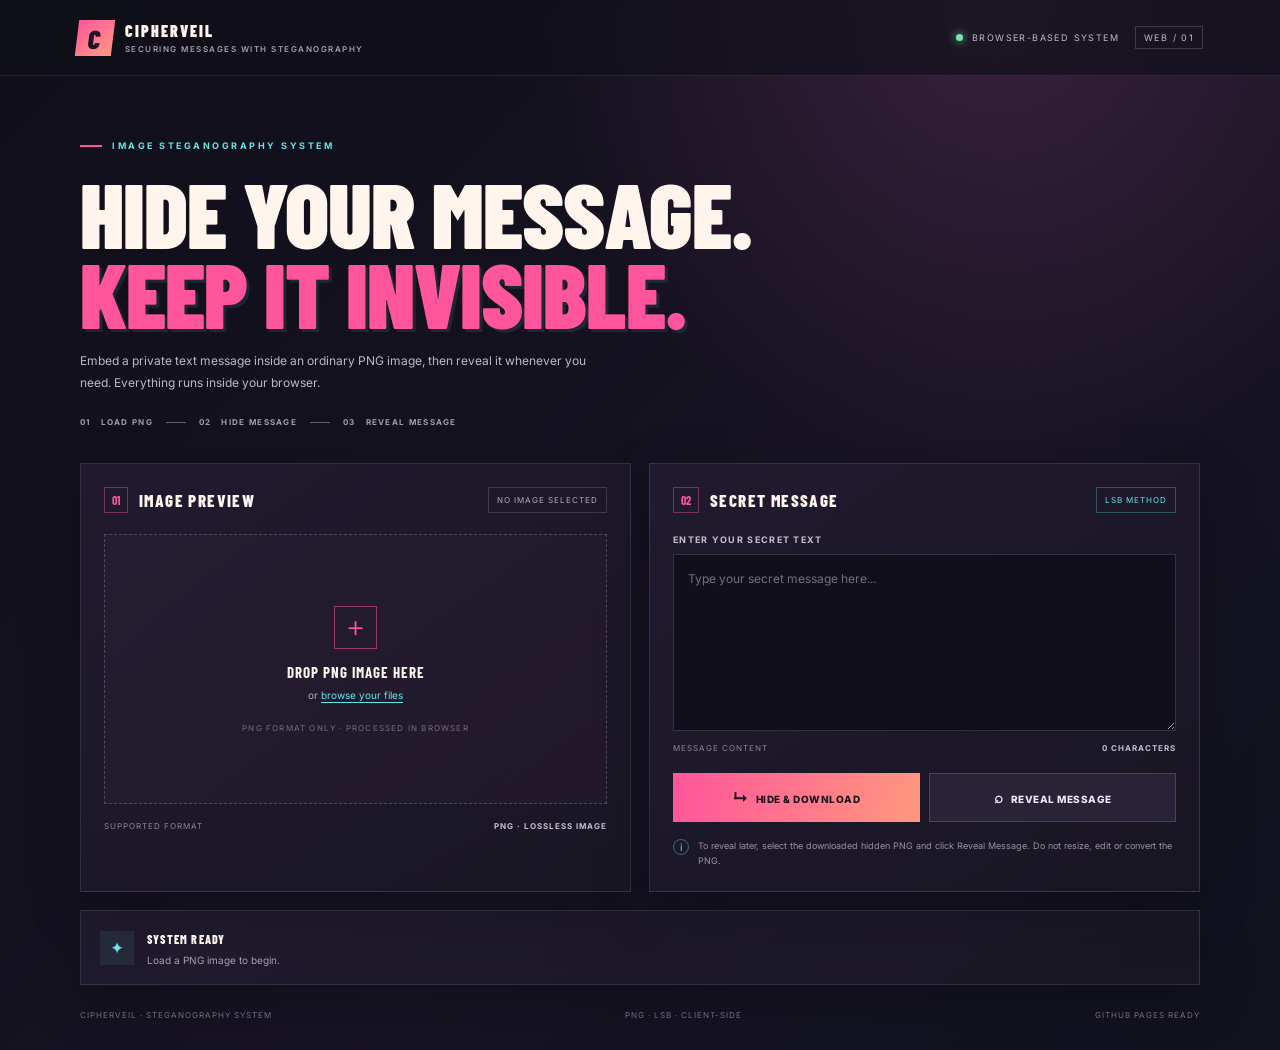
==== index.html @ f8d34bb6 "Add files via upload" ====
<!DOCTYPE html>
<html lang="en">
<head>
  <meta charset="UTF-8">
  <meta name="viewport" content="width=device-width, initial-scale=1.0">
  <meta name="theme-color" content="#11101b">
  <title>CipherVeil | Image Steganography</title>
  <link rel="preconnect" href="https://fonts.googleapis.com">
  <link rel="preconnect" href="https://fonts.gstatic.com" crossorigin>
  <link href="https://fonts.googleapis.com/css2?family=Barlow+Condensed:wght@500;600;700;800;900&family=Inter:wght@400;500;600;700&display=swap" rel="stylesheet">
  <link rel="stylesheet" href="style.css">
</head>
<body>
  <header class="topbar">
    <a class="brand" href="#"><span class="brand-icon">C</span><span>CIPHERVEIL<small>SECURING MESSAGES WITH STEGANOGRAPHY</small></span></a>
    <div class="top-status"><span class="pulse"></span> BROWSER-BASED SYSTEM <span class="version">WEB / 01</span></div>
  </header>

  <main class="container">
    <section class="hero">
      <div class="eyebrow"><span></span> IMAGE STEGANOGRAPHY SYSTEM</div>
      <h1>HIDE YOUR MESSAGE.<br><em>KEEP IT INVISIBLE.</em></h1>
      <p>Embed a private text message inside an ordinary PNG image, then reveal it whenever you need. Everything runs inside your browser.</p>
      <div class="steps"><span>01 &nbsp; LOAD PNG</span><i></i><span>02 &nbsp; HIDE MESSAGE</span><i></i><span>03 &nbsp; REVEAL MESSAGE</span></div>
    </section>

    <section class="workspace">
      <article class="panel">
        <div class="panel-heading"><div><b>01</b><h2>IMAGE PREVIEW</h2></div><span class="tag" id="fileStatus">NO IMAGE SELECTED</span></div>
        <label class="dropzone" id="dropzone" for="imageInput">
          <input type="file" id="imageInput" accept="image/png,.png">
          <span class="plus">＋</span><strong>DROP PNG IMAGE HERE</strong>
          <small>or <u>browse your files</u></small>
          <small class="format">PNG FORMAT ONLY · PROCESSED IN BROWSER</small>
        </label>
        <div class="preview hidden" id="preview">
          <img id="previewImg" alt="Selected PNG preview">
          <div class="preview-bar"><span id="fileName">image.png</span><button id="changeFile" type="button">CHANGE IMAGE</button></div>
        </div>
        <div class="meta"><span>SUPPORTED FORMAT</span><strong>PNG · LOSSLESS IMAGE</strong></div>
      </article>

      <article class="panel">
        <div class="panel-heading"><div><b>02</b><h2>SECRET MESSAGE</h2></div><span class="tag cyan">LSB METHOD</span></div>
        <label class="field-label" for="message">ENTER YOUR SECRET TEXT</label>
        <textarea id="message" maxlength="100000" placeholder="Type your secret message here..."></textarea>
        <div class="meta counter"><span>MESSAGE CONTENT</span><strong id="count">0 CHARACTERS</strong></div>
        <div class="actions">
          <button class="btn hide-btn" id="hideBtn"><span>↳</span> HIDE &amp; DOWNLOAD</button>
          <button class="btn reveal-btn" id="revealBtn"><span>⌕</span> REVEAL MESSAGE</button>
        </div>
        <div class="hint"><span>i</span><p>To reveal later, select the downloaded hidden PNG and click Reveal Message. Do not resize, edit or convert the PNG.</p></div>
      </article>
    </section>

    <section class="result panel" aria-live="polite">
      <div class="result-mark" id="resultMark">✦</div>
      <div class="result-content"><strong id="resultTitle">SYSTEM READY</strong><p id="resultText">Load a PNG image to begin.</p></div>
      <a id="downloadLink" class="download hidden" href="#" download="cipherveil_hidden.png">DOWNLOAD PNG ↗</a>
    </section>
    <footer><span>CIPHERVEIL · STEGANOGRAPHY SYSTEM</span><span>PNG · LSB · CLIENT-SIDE</span><span>GITHUB PAGES READY</span></footer>
  </main>
  <script src="script.js"></script>
</body>
</html>
---- style.css ----
*{box-sizing:border-box}:root{--bg:#11101b;--panel:#1c1928;--pink:#ff559b;--cyan:#65e4e9;--white:#fff5ed;--muted:#a99fb2}
body{margin:0;min-height:100vh;color:var(--white);font-family:Inter,Arial,sans-serif;background:radial-gradient(ellipse at 78% 0%,#38213d 0,transparent 33%),linear-gradient(135deg,#100f19,#171323 60%,#10121e);overflow-x:hidden}
.topbar{height:76px;padding:0 clamp(20px,6vw,90px);display:flex;align-items:center;justify-content:space-between;border-bottom:1px solid #ffffff17;background:#100f19aa}
.brand{display:flex;align-items:center;gap:12px;text-decoration:none;color:var(--white);font:900 16px "Barlow Condensed",sans-serif;letter-spacing:2px}.brand-icon{width:36px;height:36px;display:grid;place-items:center;background:linear-gradient(140deg,var(--pink),#ff9a83);color:#211322;font-size:26px;transform:skew(-7deg)}.brand small{display:block;font:600 8px Inter,sans-serif;letter-spacing:1.5px;color:#a99eaf;margin-top:4px}
.top-status{display:flex;align-items:center;gap:9px;color:#c4b9ca;font-size:9px;letter-spacing:1.4px}.pulse{height:7px;width:7px;background:#75e9ac;border-radius:50%;box-shadow:0 0 10px #75e9ac}.version{padding:5px 8px;border:1px solid #ffffff2b;margin-left:7px}
.container{width:min(1120px,90vw);margin:auto}.hero{padding:64px 0 36px}.eyebrow{display:flex;align-items:center;gap:10px;color:var(--cyan);font-size:9px;font-weight:700;letter-spacing:2.5px}.eyebrow span{height:2px;width:22px;background:var(--pink)}
h1{font:900 clamp(52px,8vw,91px)/.88 "Barlow Condensed",Impact,sans-serif;letter-spacing:-1px;margin:22px 0 17px}h1 em{font-style:normal;color:var(--pink);text-shadow:3px 3px 0 #65e4e91c}.hero p{max-width:520px;color:#c0b6c7;font-size:12px;line-height:1.8;margin:0}.steps{display:flex;align-items:center;gap:13px;margin-top:24px;color:#a69bac;font-size:8px;letter-spacing:1.3px;font-weight:700}.steps i{height:1px;width:20px;background:#66596e}
.workspace{display:grid;grid-template-columns:1fr 1fr;gap:18px}.panel{background:linear-gradient(145deg,#211b2fee,#191624f5);border:1px solid #ffffff1c;box-shadow:0 18px 55px #0003}.workspace>.panel{padding:23px}.panel-heading{display:flex;justify-content:space-between;align-items:center;margin-bottom:21px}.panel-heading>div{display:flex;align-items:center;gap:11px}.panel-heading b{font:700 12px "Barlow Condensed";color:var(--pink);padding:5px 7px;border:1px solid #ff559b66}.panel-heading h2{font:800 17px "Barlow Condensed";letter-spacing:1.4px;margin:0}.tag{font-size:8px;letter-spacing:1px;color:#b7aabd;border:1px solid #ffffff25;padding:7px 8px}.tag.cyan{color:var(--cyan);border-color:#65e4e94a}
.dropzone{height:270px;border:1px dashed #9b8ba466;background:linear-gradient(135deg,#ffffff05,#ff559b08);display:flex;flex-direction:column;align-items:center;justify-content:center;cursor:pointer;transition:.2s}.dropzone:hover,.dropzone.dragover{border-color:var(--pink);background:#ff559b0d}.dropzone input{display:none}.plus{width:43px;height:43px;border:1px solid #ff559b88;color:var(--pink);display:grid;place-items:center;font-size:27px;margin-bottom:14px}.dropzone strong{font:700 15px "Barlow Condensed";letter-spacing:1px}.dropzone small{font-size:10px;color:#b9aebe;margin-top:8px}.dropzone u{color:var(--cyan);text-underline-offset:3px}.dropzone .format{font-size:8px;letter-spacing:1.2px;color:#766b80;margin-top:22px}
.preview{height:270px;background:#0d0b13;position:relative;display:grid;place-items:center;overflow:hidden}.preview img{max-width:100%;max-height:100%;object-fit:contain}.preview-bar{position:absolute;bottom:0;left:0;right:0;padding:11px 13px;background:#0d0b13df;display:flex;justify-content:space-between;align-items:center;font-size:10px}.preview-bar button{background:none;border:0;color:var(--cyan);font-size:9px;font-weight:800;letter-spacing:1px;cursor:pointer}
.meta{display:flex;justify-content:space-between;margin-top:17px;color:#8f8498;font-size:8px;letter-spacing:1px}.meta strong{color:#c9becf;font-size:8px}.field-label{display:block;color:#c8bdce;font-size:9px;font-weight:700;letter-spacing:1.3px;margin:3px 0 9px}textarea{width:100%;height:177px;resize:vertical;background:#110f1b;border:1px solid #ffffff24;color:var(--white);padding:14px;font:12px/1.7 Inter,sans-serif;outline:none}textarea:focus{border-color:#ff559b99}textarea::placeholder{color:#776d80}.counter{margin-top:8px}
.actions{display:grid;grid-template-columns:1fr 1fr;gap:9px;margin-top:20px}.btn{padding:14px 8px;border:0;cursor:pointer;font:800 10px Inter,sans-serif;letter-spacing:.5px;transition:.2s}.btn span{font-size:15px;margin-right:5px}.hide-btn{background:linear-gradient(100deg,#ff559b,#ff987e);color:#201320}.hide-btn:hover{filter:brightness(1.1);transform:translateY(-2px)}.reveal-btn{background:#2a2337;color:#f0e7f2;border:1px solid #ffffff25}.reveal-btn:hover{border-color:var(--cyan);color:var(--cyan)}.btn:disabled{opacity:.55;cursor:wait;transform:none}
.hint{display:flex;gap:9px;margin-top:17px;align-items:flex-start;color:#9c91a5}.hint>span{width:16px;height:16px;border:1px solid #65e4e966;border-radius:50%;display:grid;place-items:center;color:var(--cyan);font-size:10px;flex:none}.hint p{font-size:9px;line-height:1.6;margin:0}
.result{margin-top:18px;padding:16px 19px;display:flex;align-items:center;gap:13px;min-height:75px}.result-mark{width:34px;height:34px;display:grid;place-items:center;background:#65e4e914;color:var(--cyan);font-size:17px;flex:none}.result-content{flex:1}.result-content strong{font:800 12px "Barlow Condensed";letter-spacing:1.2px}.result-content p{font-size:10px;color:#aa9fb2;margin:5px 0 0;line-height:1.5}.download{font-size:9px;font-weight:800;letter-spacing:1px;color:var(--cyan);text-decoration:none}.download:hover{color:var(--pink)}footer{display:flex;justify-content:space-between;gap:12px;padding:25px 0 30px;color:#766c80;font-size:8px;letter-spacing:1px}.hidden{display:none!important}
@media(max-width:760px){.topbar{height:64px}.top-status{font-size:0}.version{font-size:8px}.hero{padding-top:46px}.workspace{grid-template-columns:1fr}.workspace>.panel{padding:18px}.dropzone,.preview{height:235px}.steps{flex-wrap:wrap}.result{align-items:flex-start}.download{align-self:center}footer{flex-wrap:wrap;font-size:7px}}
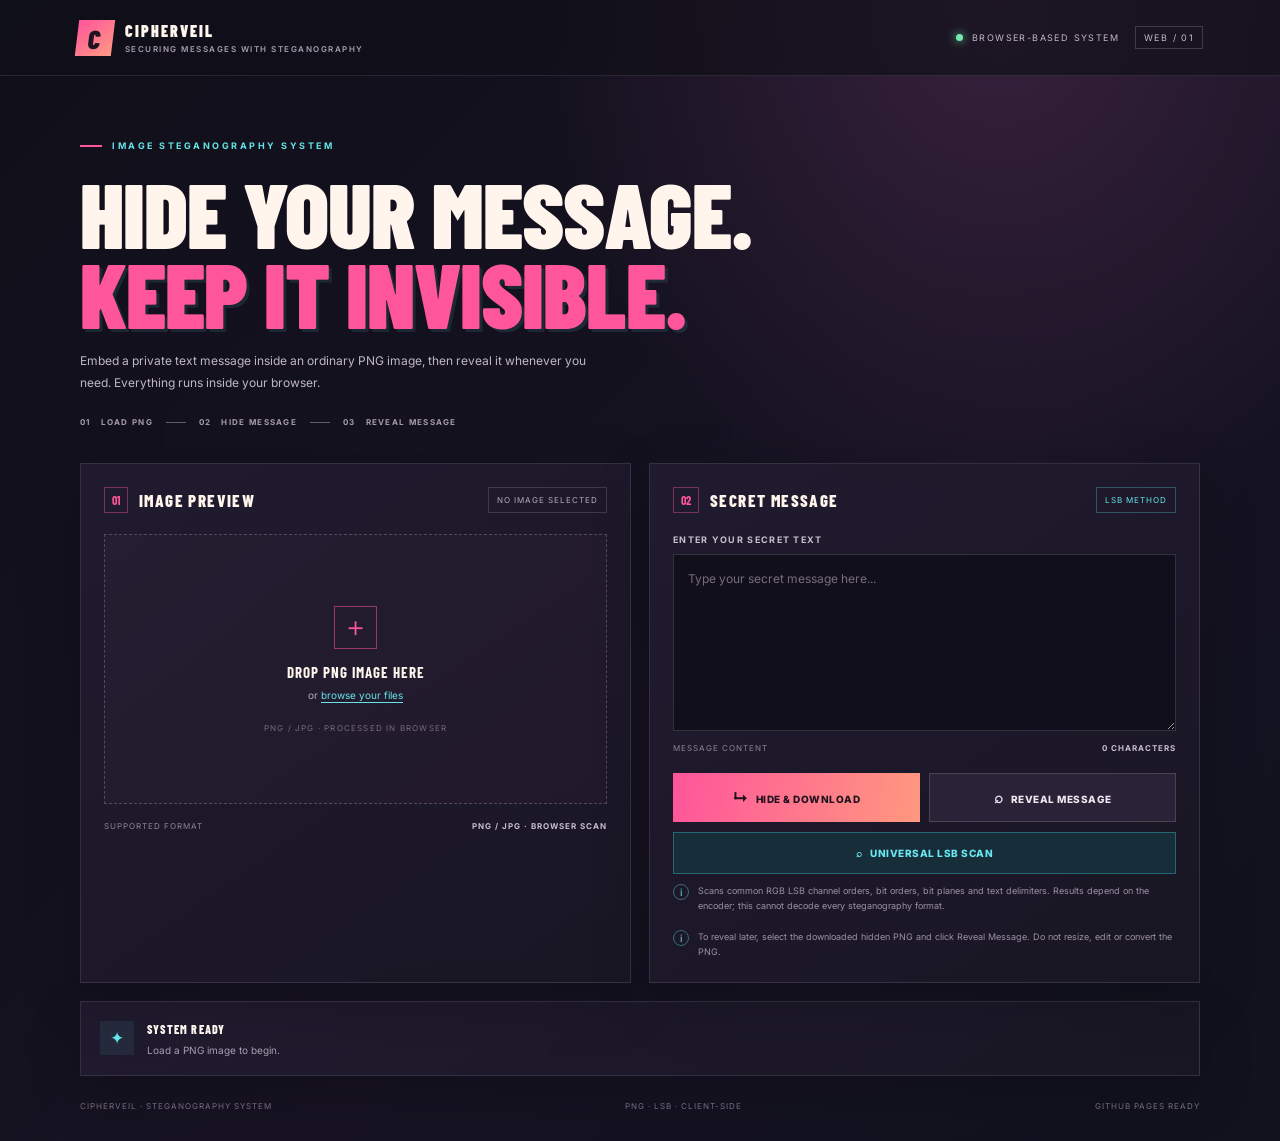
==== commit 05ababe3: "Add files via upload" ====
--- a/index.html
+++ b/index.html
@@ -28,16 +28,16 @@
       <article class="panel">
         <div class="panel-heading"><div><b>01</b><h2>IMAGE PREVIEW</h2></div><span class="tag" id="fileStatus">NO IMAGE SELECTED</span></div>
         <label class="dropzone" id="dropzone" for="imageInput">
-          <input type="file" id="imageInput" accept="image/png,.png">
+          <input type="file" id="imageInput" accept="image/png,image/jpeg,.png,.jpg,.jpeg">
           <span class="plus">＋</span><strong>DROP PNG IMAGE HERE</strong>
           <small>or <u>browse your files</u></small>
-          <small class="format">PNG FORMAT ONLY · PROCESSED IN BROWSER</small>
+          <small class="format">PNG / JPG · PROCESSED IN BROWSER</small>
         </label>
         <div class="preview hidden" id="preview">
           <img id="previewImg" alt="Selected PNG preview">
           <div class="preview-bar"><span id="fileName">image.png</span><button id="changeFile" type="button">CHANGE IMAGE</button></div>
         </div>
-        <div class="meta"><span>SUPPORTED FORMAT</span><strong>PNG · LOSSLESS IMAGE</strong></div>
+        <div class="meta"><span>SUPPORTED FORMAT</span><strong>PNG / JPG · BROWSER SCAN</strong></div>
       </article>
 
       <article class="panel">
@@ -49,6 +49,8 @@
           <button class="btn hide-btn" id="hideBtn"><span>↳</span> HIDE &amp; DOWNLOAD</button>
           <button class="btn reveal-btn" id="revealBtn"><span>⌕</span> REVEAL MESSAGE</button>
         </div>
+        <button class="btn scan-btn" id="scanBtn" type="button">⌕ &nbsp; UNIVERSAL LSB SCAN</button>
+        <div class="hint scan-hint"><span>i</span><p>Scans common RGB LSB channel orders, bit orders, bit planes and text delimiters. Results depend on the encoder; this cannot decode every steganography format.</p></div>
         <div class="hint"><span>i</span><p>To reveal later, select the downloaded hidden PNG and click Reveal Message. Do not resize, edit or convert the PNG.</p></div>
       </article>
     </section>
--- a/style.css
+++ b/style.css
@@ -13,3 +13,5 @@
 .hint{display:flex;gap:9px;margin-top:17px;align-items:flex-start;color:#9c91a5}.hint>span{width:16px;height:16px;border:1px solid #65e4e966;border-radius:50%;display:grid;place-items:center;color:var(--cyan);font-size:10px;flex:none}.hint p{font-size:9px;line-height:1.6;margin:0}
 .result{margin-top:18px;padding:16px 19px;display:flex;align-items:center;gap:13px;min-height:75px}.result-mark{width:34px;height:34px;display:grid;place-items:center;background:#65e4e914;color:var(--cyan);font-size:17px;flex:none}.result-content{flex:1}.result-content strong{font:800 12px "Barlow Condensed";letter-spacing:1.2px}.result-content p{font-size:10px;color:#aa9fb2;margin:5px 0 0;line-height:1.5}.download{font-size:9px;font-weight:800;letter-spacing:1px;color:var(--cyan);text-decoration:none}.download:hover{color:var(--pink)}footer{display:flex;justify-content:space-between;gap:12px;padding:25px 0 30px;color:#766c80;font-size:8px;letter-spacing:1px}.hidden{display:none!important}
 @media(max-width:760px){.topbar{height:64px}.top-status{font-size:0}.version{font-size:8px}.hero{padding-top:46px}.workspace{grid-template-columns:1fr}.workspace>.panel{padding:18px}.dropzone,.preview{height:235px}.steps{flex-wrap:wrap}.result{align-items:flex-start}.download{align-self:center}footer{flex-wrap:wrap;font-size:7px}}
+
+.scan-btn{width:100%;margin-top:10px;background:#182d3a;color:#67e9f2;border:1px solid #42dce455}.scan-btn:hover{border-color:var(--cyan);filter:brightness(1.15)}.scan-hint{margin-top:10px}
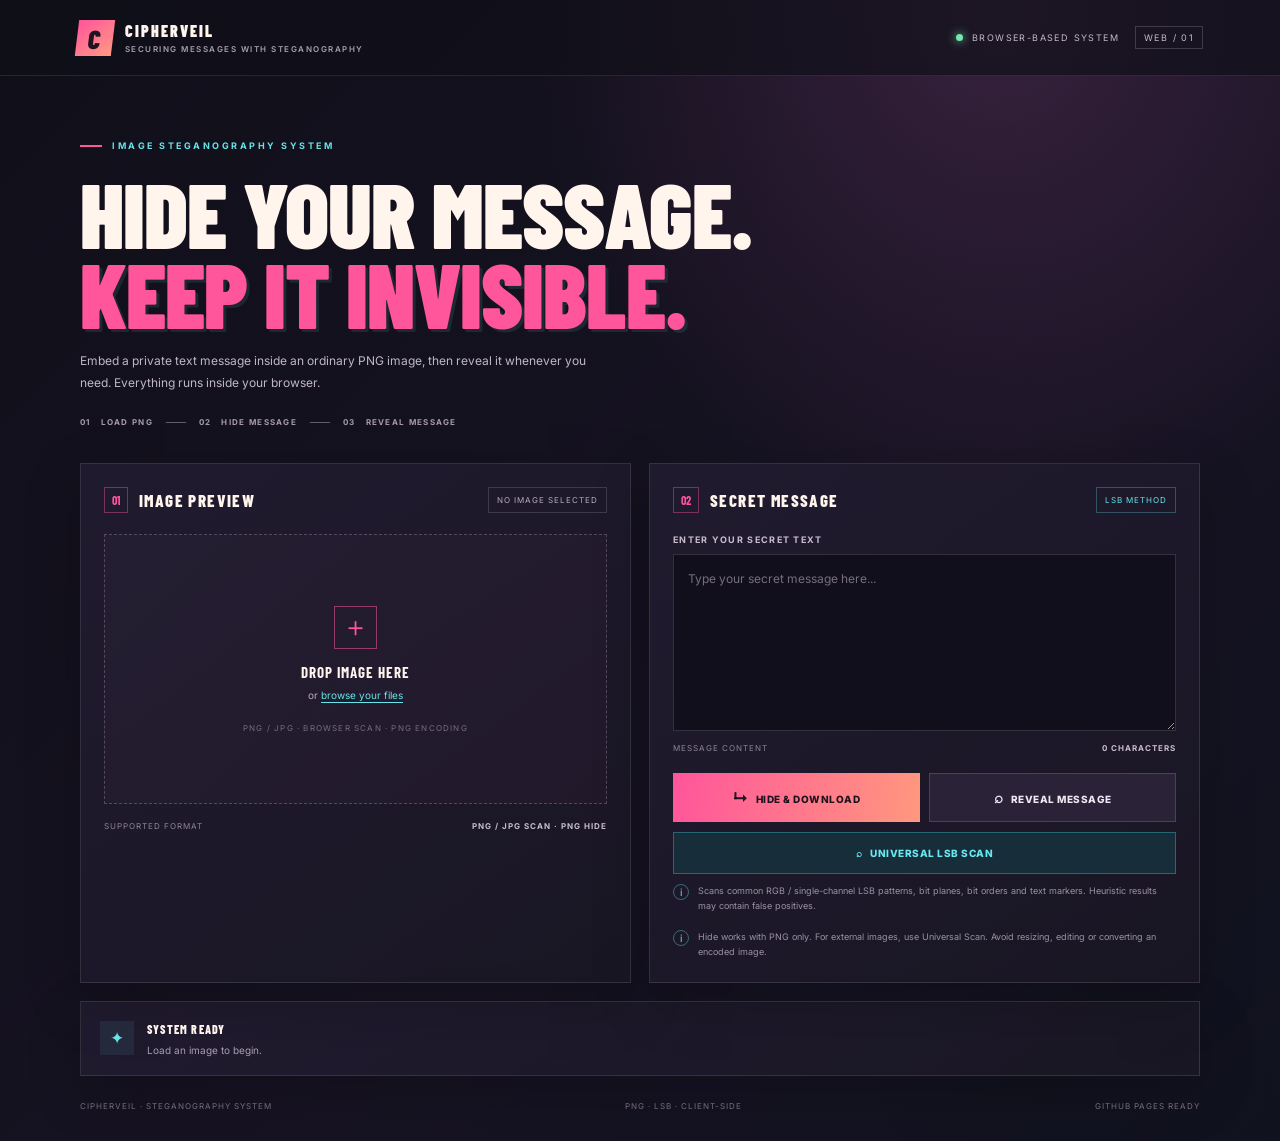
==== commit 09df819c: "Add files via upload" ====
--- a/index.html
+++ b/index.html
@@ -29,15 +29,15 @@
         <div class="panel-heading"><div><b>01</b><h2>IMAGE PREVIEW</h2></div><span class="tag" id="fileStatus">NO IMAGE SELECTED</span></div>
         <label class="dropzone" id="dropzone" for="imageInput">
           <input type="file" id="imageInput" accept="image/png,image/jpeg,.png,.jpg,.jpeg">
-          <span class="plus">＋</span><strong>DROP PNG IMAGE HERE</strong>
+          <span class="plus">＋</span><strong>DROP IMAGE HERE</strong>
           <small>or <u>browse your files</u></small>
-          <small class="format">PNG / JPG · PROCESSED IN BROWSER</small>
+          <small class="format">PNG / JPG · BROWSER SCAN · PNG ENCODING</small>
         </label>
         <div class="preview hidden" id="preview">
           <img id="previewImg" alt="Selected PNG preview">
           <div class="preview-bar"><span id="fileName">image.png</span><button id="changeFile" type="button">CHANGE IMAGE</button></div>
         </div>
-        <div class="meta"><span>SUPPORTED FORMAT</span><strong>PNG / JPG · BROWSER SCAN</strong></div>
+        <div class="meta"><span>SUPPORTED FORMAT</span><strong>PNG / JPG SCAN · PNG HIDE</strong></div>
       </article>
 
       <article class="panel">
@@ -50,14 +50,14 @@
           <button class="btn reveal-btn" id="revealBtn"><span>⌕</span> REVEAL MESSAGE</button>
         </div>
         <button class="btn scan-btn" id="scanBtn" type="button">⌕ &nbsp; UNIVERSAL LSB SCAN</button>
-        <div class="hint scan-hint"><span>i</span><p>Scans common RGB LSB channel orders, bit orders, bit planes and text delimiters. Results depend on the encoder; this cannot decode every steganography format.</p></div>
-        <div class="hint"><span>i</span><p>To reveal later, select the downloaded hidden PNG and click Reveal Message. Do not resize, edit or convert the PNG.</p></div>
+        <div class="hint scan-hint"><span>i</span><p>Scans common RGB / single-channel LSB patterns, bit planes, bit orders and text markers. Heuristic results may contain false positives.</p></div>
+        <div class="hint"><span>i</span><p>Hide works with PNG only. For external images, use Universal Scan. Avoid resizing, editing or converting an encoded image.</p></div>
       </article>
     </section>
 
     <section class="result panel" aria-live="polite">
       <div class="result-mark" id="resultMark">✦</div>
-      <div class="result-content"><strong id="resultTitle">SYSTEM READY</strong><p id="resultText">Load a PNG image to begin.</p></div>
+      <div class="result-content"><strong id="resultTitle">SYSTEM READY</strong><p id="resultText">Load an image to begin.</p></div>
       <a id="downloadLink" class="download hidden" href="#" download="cipherveil_hidden.png">DOWNLOAD PNG ↗</a>
     </section>
     <footer><span>CIPHERVEIL · STEGANOGRAPHY SYSTEM</span><span>PNG · LSB · CLIENT-SIDE</span><span>GITHUB PAGES READY</span></footer>
